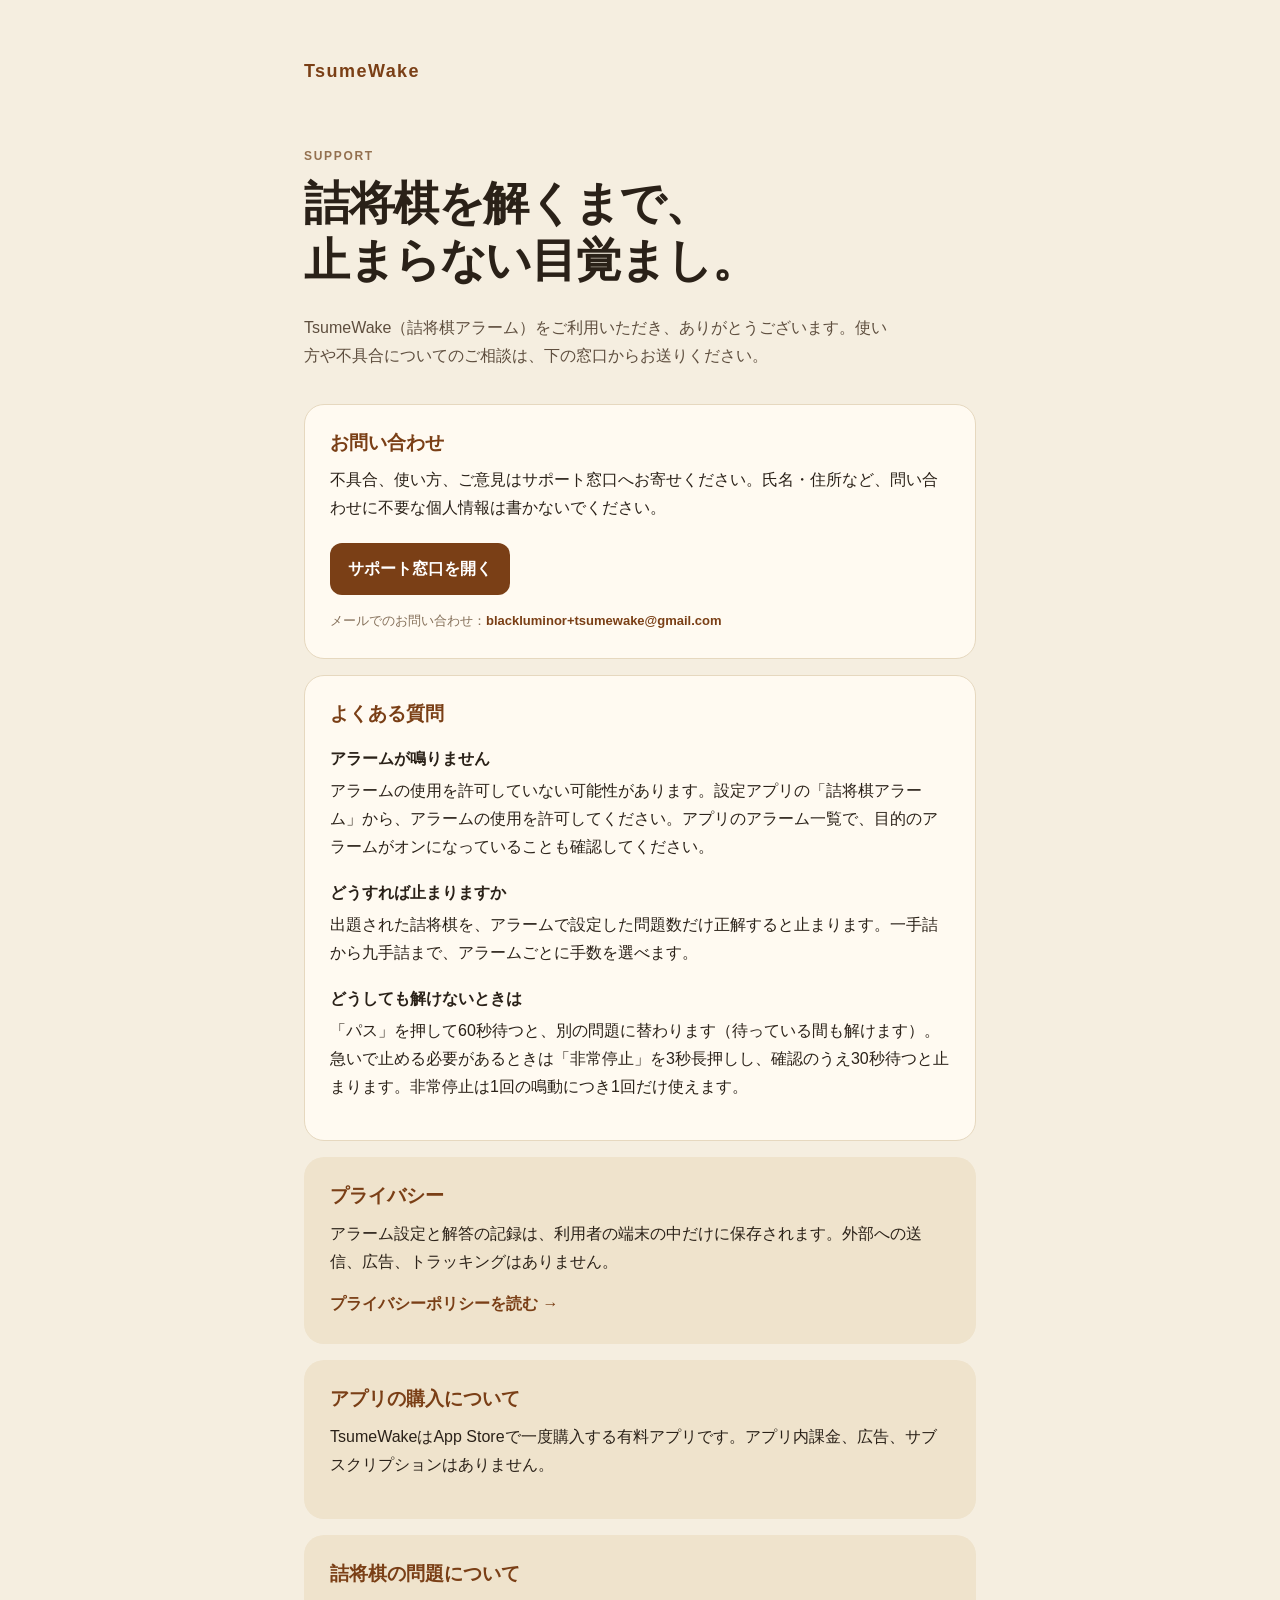
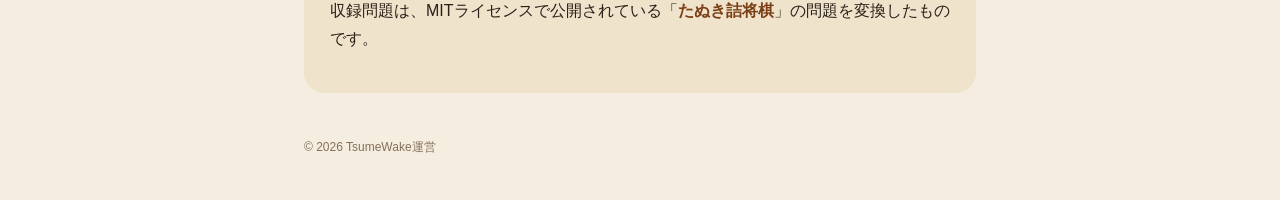
==== index.html @ ce67a9b2 "サポートページとプライバシーポリシーを公開する（BlackLuminor/tsumewake#48） Co-Authored-By: Claude Opus 5.5 <noreply@anthropi" ====
<!doctype html>
<html lang="ja">
  <head>
    <meta charset="utf-8">
    <meta name="viewport" content="width=device-width, initial-scale=1">
    <meta name="description" content="TsumeWake（詰将棋アラーム）のサポート窓口です。">
    <title>TsumeWake サポート</title>
    <link rel="stylesheet" href="style.css">
  </head>
  <body>
    <main class="page">
      <a class="brand" href="./">TsumeWake</a>
      <p class="eyebrow">SUPPORT</p>
      <h1>詰将棋を解くまで、<br>止まらない目覚まし。</h1>
      <p class="lead">TsumeWake（詰将棋アラーム）をご利用いただき、ありがとうございます。使い方や不具合についてのご相談は、下の窓口からお送りください。</p>

      <section class="card">
        <h2>お問い合わせ</h2>
        <p>不具合、使い方、ご意見はサポート窓口へお寄せください。氏名・住所など、問い合わせに不要な個人情報は書かないでください。</p>
        <a class="button" href="https://github.com/BlackLuminor/tsumewake-support/issues/new/choose">サポート窓口を開く</a>
        <p class="note">メールでのお問い合わせ：<a class="text-link" href="mailto:blackluminor+tsumewake@gmail.com">blackluminor+tsumewake@gmail.com</a></p>
      </section>

      <section class="card">
        <h2>よくある質問</h2>
        <h3>アラームが鳴りません</h3>
        <p>アラームの使用を許可していない可能性があります。設定アプリの「詰将棋アラーム」から、アラームの使用を許可してください。アプリのアラーム一覧で、目的のアラームがオンになっていることも確認してください。</p>
        <h3>どうすれば止まりますか</h3>
        <p>出題された詰将棋を、アラームで設定した問題数だけ正解すると止まります。一手詰から九手詰まで、アラームごとに手数を選べます。</p>
        <h3>どうしても解けないときは</h3>
        <p>「パス」を押して60秒待つと、別の問題に替わります（待っている間も解けます）。急いで止める必要があるときは「非常停止」を3秒長押しし、確認のうえ30秒待つと止まります。非常停止は1回の鳴動につき1回だけ使えます。</p>
      </section>

      <section class="card muted">
        <h2>プライバシー</h2>
        <p>アラーム設定と解答の記録は、利用者の端末の中だけに保存されます。外部への送信、広告、トラッキングはありません。</p>
        <a class="text-link" href="privacy.html">プライバシーポリシーを読む →</a>
      </section>

      <section class="card muted">
        <h2>アプリの購入について</h2>
        <p>TsumeWakeはApp Storeで一度購入する有料アプリです。アプリ内課金、広告、サブスクリプションはありません。</p>
      </section>

      <section class="card muted">
        <h2>詰将棋の問題について</h2>
        <p>収録問題は、MITライセンスで公開されている「<a class="text-link" href="https://github.com/tokuhirom/tanuki-tsume-shogi">たぬき詰将棋</a>」の問題を変換したものです。</p>
      </section>

      <footer>© 2026 TsumeWake運営</footer>
    </main>
  </body>
</html>
---- style.css ----
:root { color: #2a2118; background: #f5eee0; font-family: -apple-system, BlinkMacSystemFont, "Hiragino Sans", "Yu Gothic", sans-serif; line-height: 1.75; }
* { box-sizing: border-box; }
body { margin: 0; }
a { color: inherit; }
.page { margin: 0 auto; max-width: 720px; padding: 56px 24px 42px; }
.brand { color: #7a3f16; font-size: 18px; font-weight: 800; letter-spacing: .08em; text-decoration: none; }
.eyebrow { color: #93704f; font-size: 12px; font-weight: 800; letter-spacing: .14em; margin: 58px 0 8px; }
h1 { color: #2a2118; font-size: clamp(30px, 8vw, 46px); letter-spacing: -.03em; line-height: 1.25; margin: 0; }
.lead { color: #5e4e3e; font-size: 16px; margin: 24px 0 34px; max-width: 590px; }
.card { background: #fffaf1; border: 1px solid #e6d8bf; border-radius: 20px; margin-top: 16px; padding: 25px; }
.card.muted { background: #efe3cc; border-color: transparent; }
h2 { color: #7a3f16; font-size: 19px; line-height: 1.4; margin: 0 0 10px; }
h3 { font-size: 16px; margin: 18px 0 4px; }
p { margin: 0 0 14px; }
.button { background: #7a3f16; border-radius: 12px; color: #fff; display: inline-block; font-weight: 800; margin: 7px 0 15px; padding: 12px 18px; text-decoration: none; }
.text-link { color: #7a3f16; font-weight: 800; text-decoration: none; }
.note, .updated { color: #85705a; font-size: 13px; margin-bottom: 0; }
.policy { max-width: 760px; }
.policy h1 { font-size: clamp(30px, 7vw, 42px); }
.policy section { border-top: 1px solid #e0d0b4; margin-top: 29px; padding-top: 25px; }
.policy section p { color: #4d3f31; }
footer { color: #85705a; font-size: 12px; margin-top: 44px; }
@media (max-width: 480px) { .page { padding-top: 36px; } .eyebrow { margin-top: 42px; } .card { padding: 21px; } }
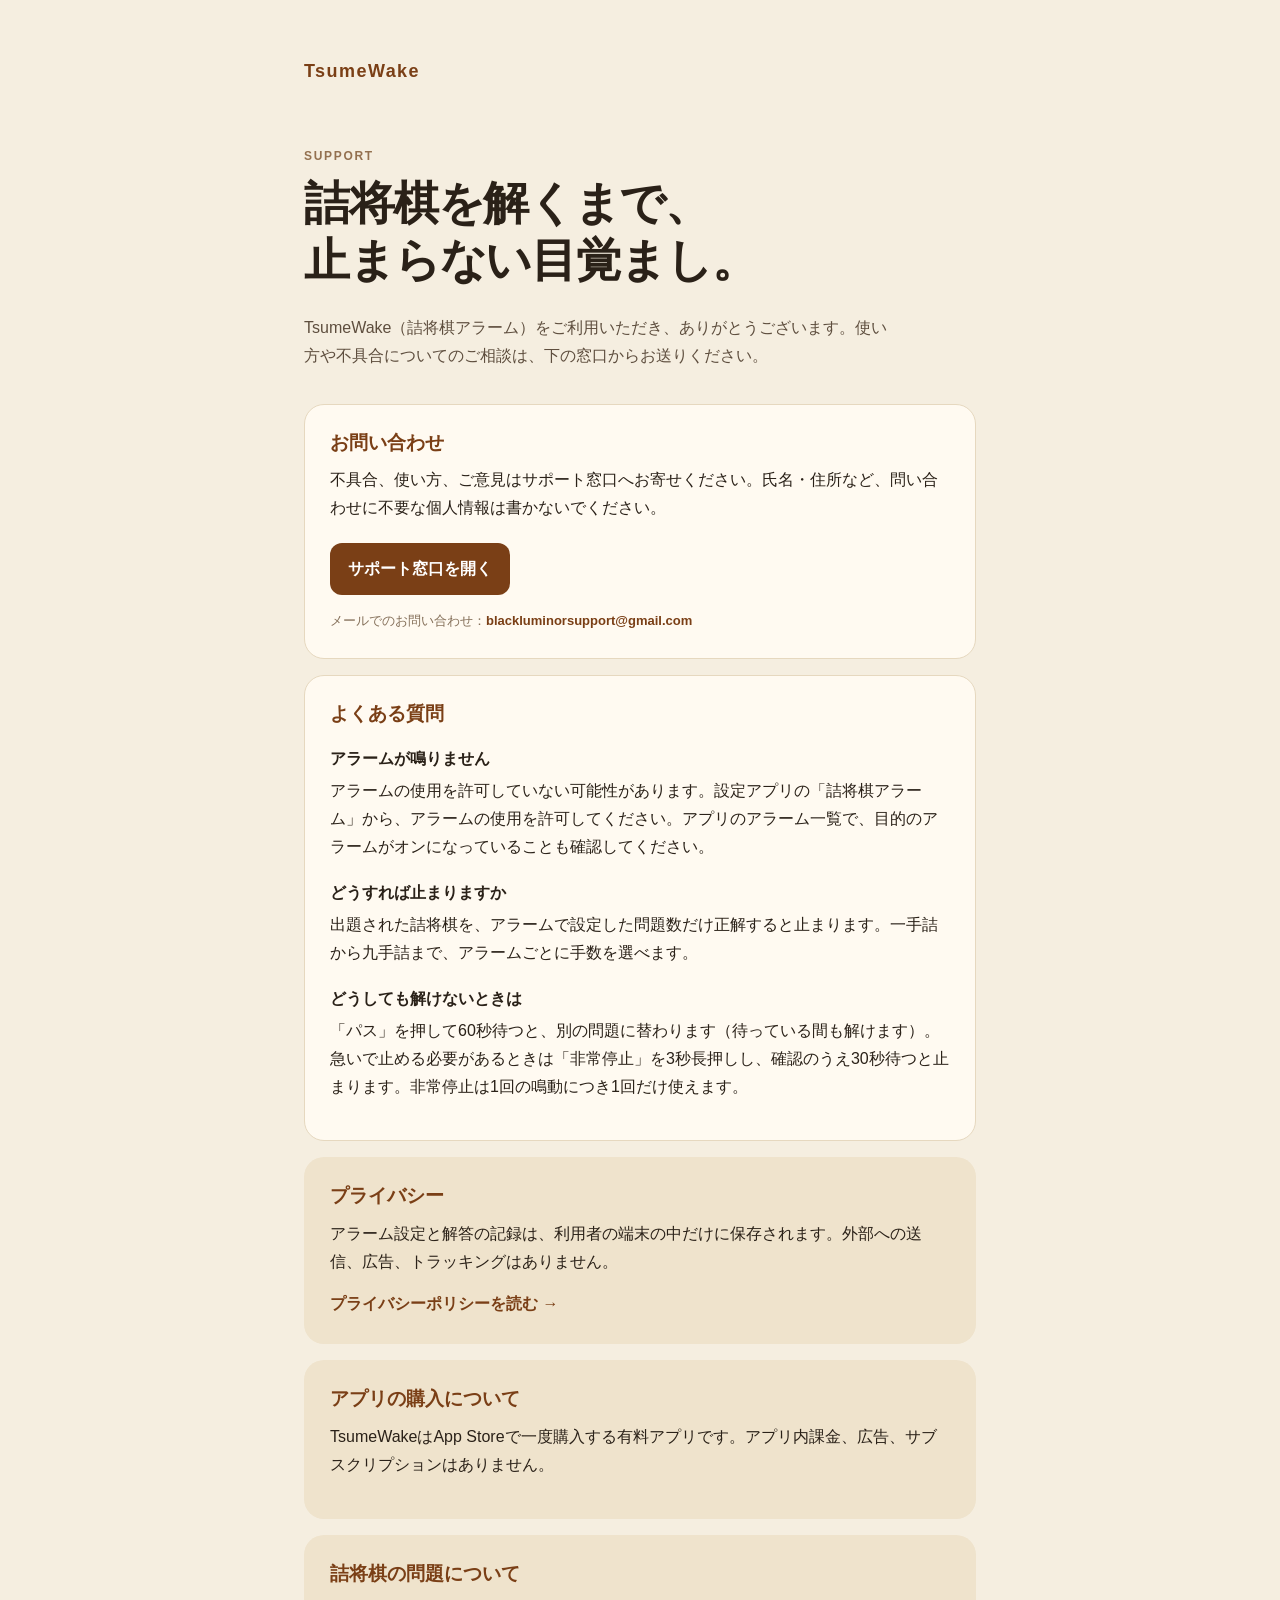
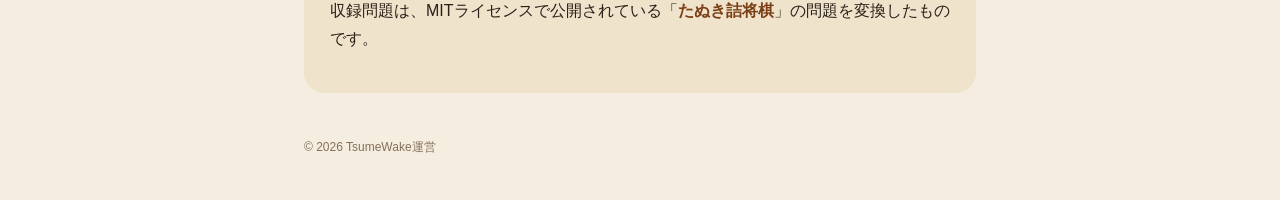
==== commit 265dd66c: "お問い合わせ先メールアドレスを blackluminorsupport@gmail.com に変更する（BlackLuminor/tsumewake#52） Co-Authored-By: Claud" ====
--- a/index.html
+++ b/index.html
@@ -18,7 +18,7 @@
         <h2>お問い合わせ</h2>
         <p>不具合、使い方、ご意見はサポート窓口へお寄せください。氏名・住所など、問い合わせに不要な個人情報は書かないでください。</p>
         <a class="button" href="https://github.com/BlackLuminor/tsumewake-support/issues/new/choose">サポート窓口を開く</a>
-        <p class="note">メールでのお問い合わせ：<a class="text-link" href="mailto:blackluminor+tsumewake@gmail.com">blackluminor+tsumewake@gmail.com</a></p>
+        <p class="note">メールでのお問い合わせ：<a class="text-link" href="mailto:blackluminorsupport@gmail.com">blackluminorsupport@gmail.com</a></p>
       </section>
 
       <section class="card">
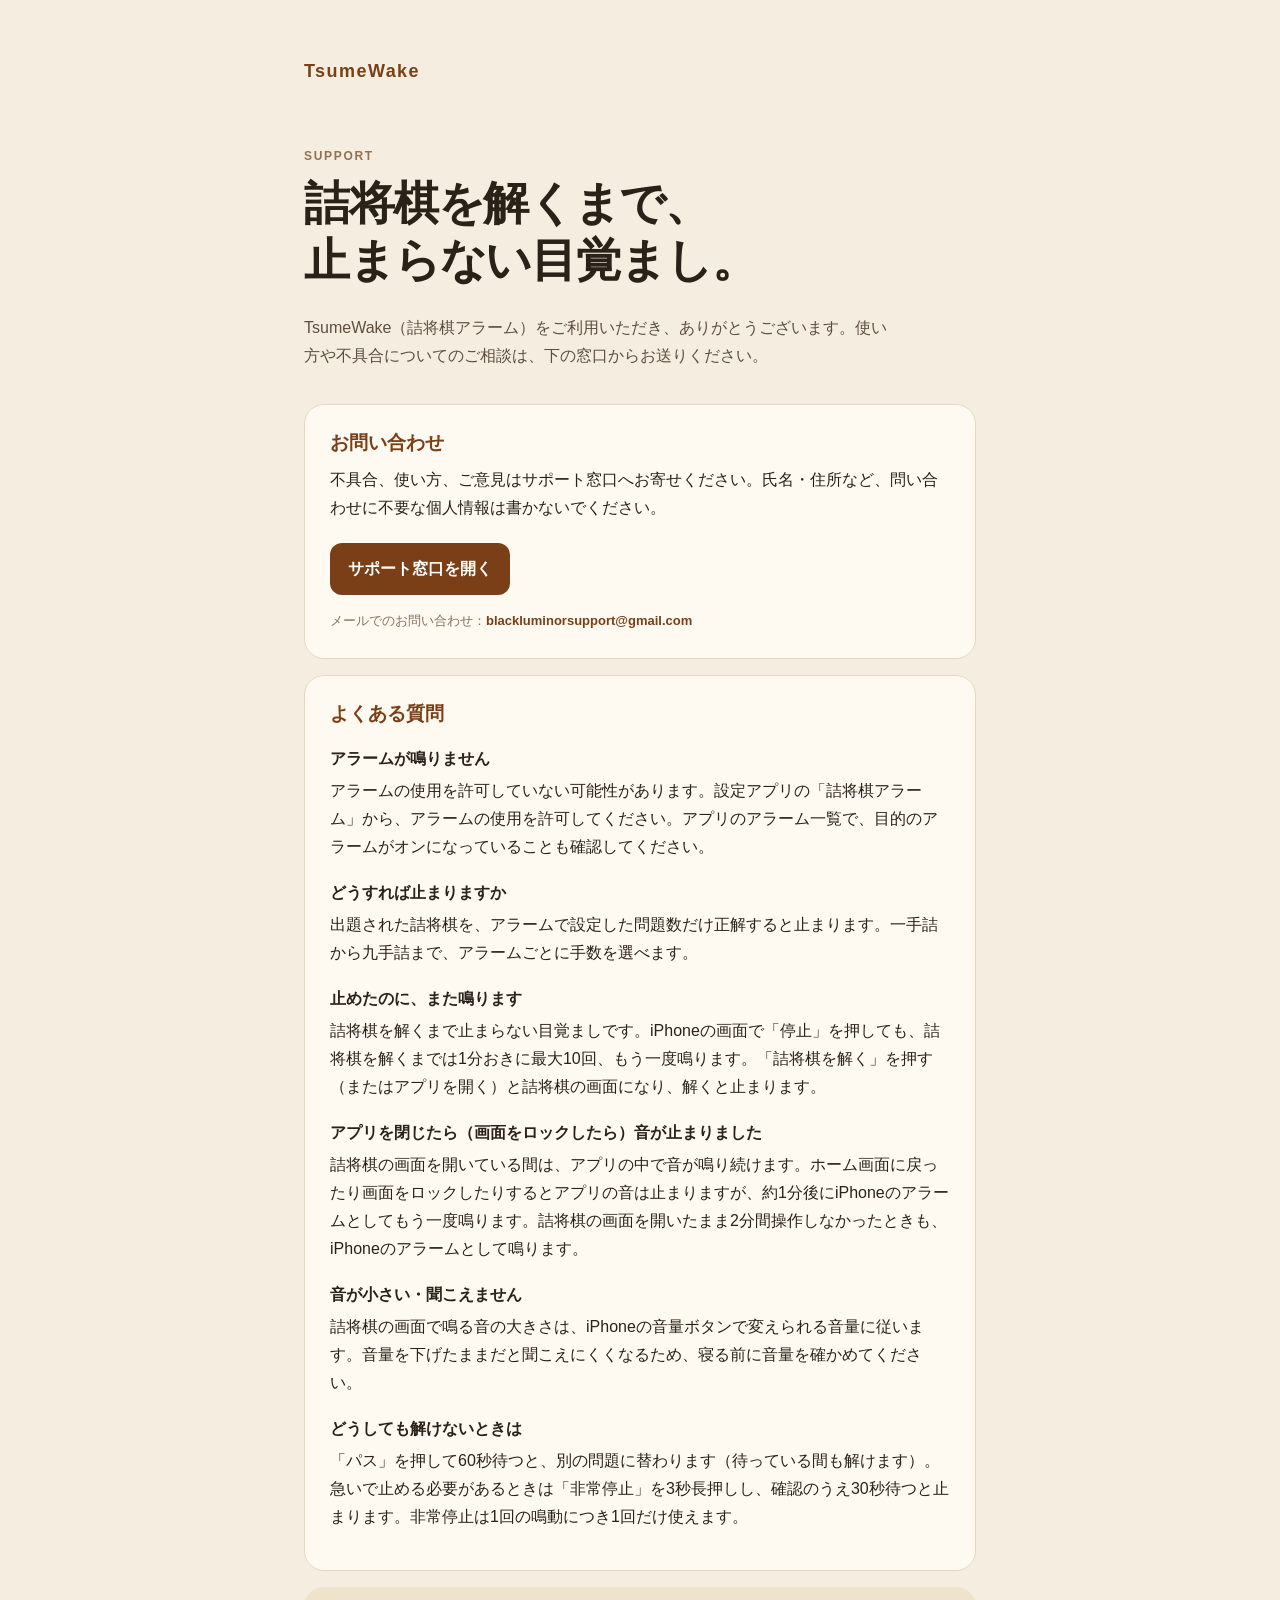
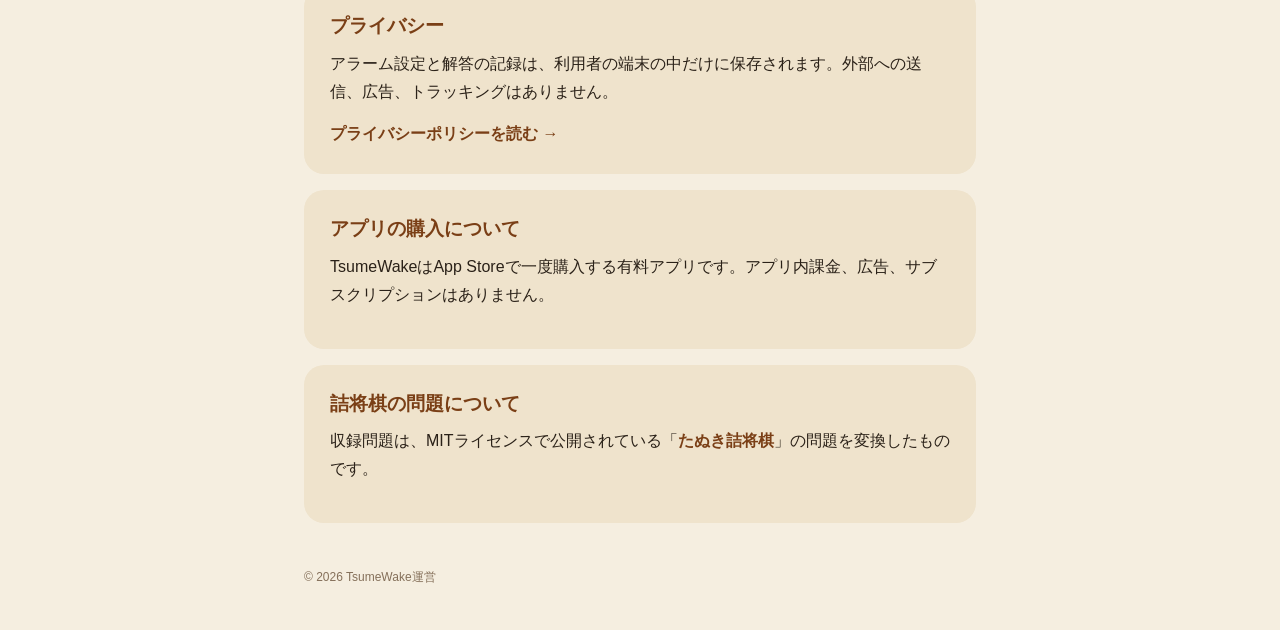
==== commit 369c0771: "よくある質問に鳴り直し・アプリを閉じたとき・音量の説明を追加する（BlackLuminor/tsumewake#96） Co-Authored-By: Claude Opus 5.5 <noreply" ====
--- a/index.html
+++ b/index.html
@@ -27,6 +27,12 @@
         <p>アラームの使用を許可していない可能性があります。設定アプリの「詰将棋アラーム」から、アラームの使用を許可してください。アプリのアラーム一覧で、目的のアラームがオンになっていることも確認してください。</p>
         <h3>どうすれば止まりますか</h3>
         <p>出題された詰将棋を、アラームで設定した問題数だけ正解すると止まります。一手詰から九手詰まで、アラームごとに手数を選べます。</p>
+        <h3>止めたのに、また鳴ります</h3>
+        <p>詰将棋を解くまで止まらない目覚ましです。iPhoneの画面で「停止」を押しても、詰将棋を解くまでは1分おきに最大10回、もう一度鳴ります。「詰将棋を解く」を押す（またはアプリを開く）と詰将棋の画面になり、解くと止まります。</p>
+        <h3>アプリを閉じたら（画面をロックしたら）音が止まりました</h3>
+        <p>詰将棋の画面を開いている間は、アプリの中で音が鳴り続けます。ホーム画面に戻ったり画面をロックしたりするとアプリの音は止まりますが、約1分後にiPhoneのアラームとしてもう一度鳴ります。詰将棋の画面を開いたまま2分間操作しなかったときも、iPhoneのアラームとして鳴ります。</p>
+        <h3>音が小さい・聞こえません</h3>
+        <p>詰将棋の画面で鳴る音の大きさは、iPhoneの音量ボタンで変えられる音量に従います。音量を下げたままだと聞こえにくくなるため、寝る前に音量を確かめてください。</p>
         <h3>どうしても解けないときは</h3>
         <p>「パス」を押して60秒待つと、別の問題に替わります（待っている間も解けます）。急いで止める必要があるときは「非常停止」を3秒長押しし、確認のうえ30秒待つと止まります。非常停止は1回の鳴動につき1回だけ使えます。</p>
       </section>
